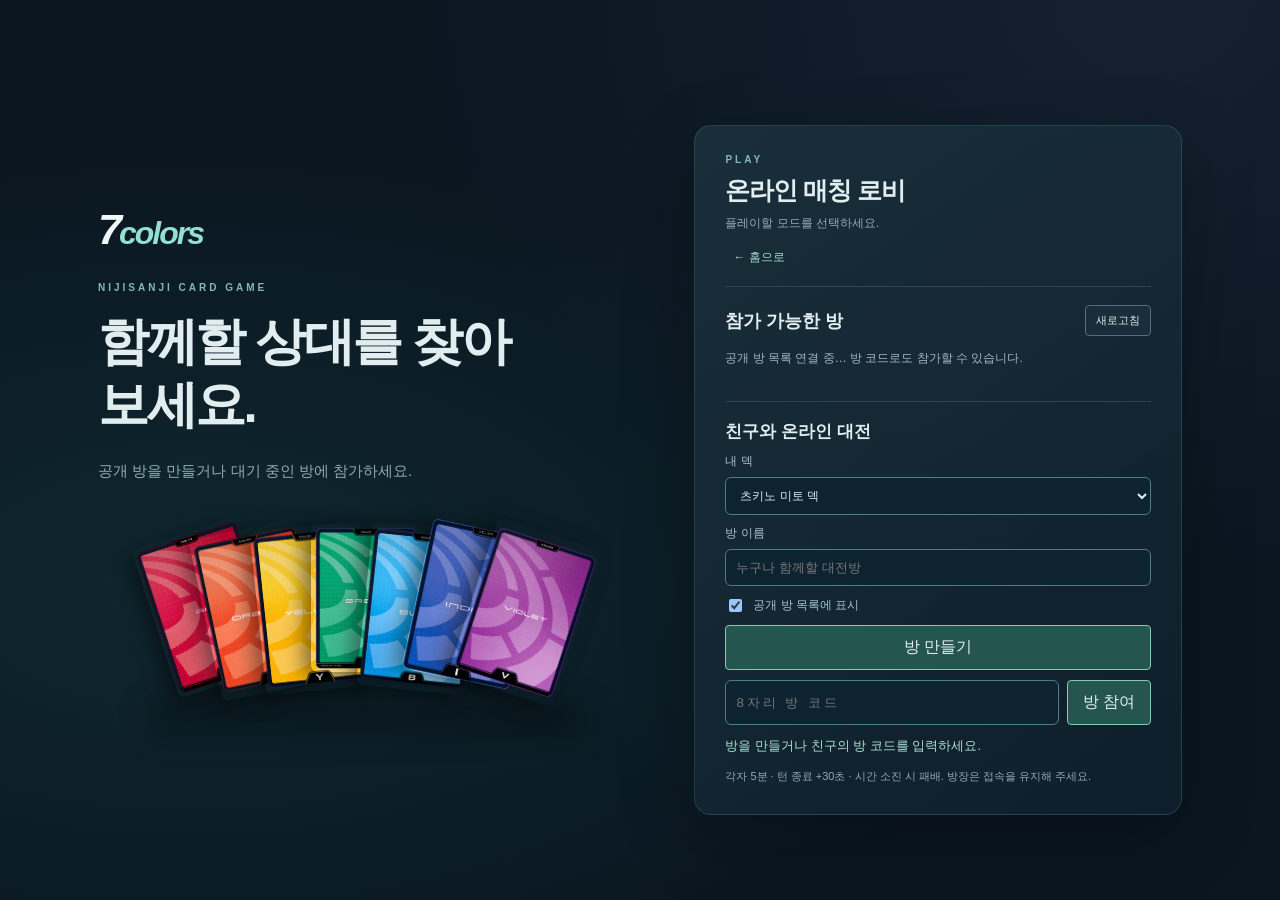
==== lobby.html @ acdf20e2 "Add online player clocks and discoverable public matchmaking lobby" ====
<!doctype html>
<html lang="ko"><head><meta charset="utf-8"><meta name="viewport" content="width=device-width,initial-scale=1"><title>7colors · 온라인 로비</title><link rel="stylesheet" href="style.css?v=action-ui-2"><link rel="stylesheet" href="online.css?v=online-2"></head><body data-route="matching" data-screen="lobby"><section id="lobby" class="lobby" aria-label="게임 로비"><div class="lobby-shell"><div class="lobby-intro"><a class="lobby-brand" href="./">7<span>colors</span></a><span class="lobby-kicker">NIJISANJI CARD GAME</span><h1>일곱 가지 색,<br>하나의 승리.</h1><p class="lobby-description">라이버와 함께 필드를 펼치고<br>컬러 콜로 무지개를 완성하세요.</p><div class="lobby-fan" aria-hidden="true"><img src="output/color-cards/color-R.png" alt="" style="--i:0"><img src="output/color-cards/color-O.png" alt="" style="--i:1"><img src="output/color-cards/color-Y.png" alt="" style="--i:2"><img src="output/color-cards/color-G.png" alt="" style="--i:3"><img src="output/color-cards/color-B.png" alt="" style="--i:4"><img src="output/color-cards/color-I.png" alt="" style="--i:5"><img src="output/color-cards/color-V.png" alt="" style="--i:6"></div><div class="lobby-caption"><span>50장 덱</span><span>7색 컬러</span><span>턴제 카드 배틀</span></div></div><div class="lobby-panel"><div class="lobby-panel-heading"><span class="lobby-kicker">PLAY</span><h2>대전 준비</h2><p>플레이할 모드를 선택하세요.</p></div><div class="lobby-modes" role="group" aria-label="대전 모드"><button type="button" data-mode="ai" aria-pressed="true"><strong>AI 대전</strong><span>중급 AI와 겨루기</span></button><button type="button" data-mode="local" aria-pressed="false"><strong>로컬 2인</strong><span>한 화면에서 함께 플레이</span></button></div><div class="lobby-deck-selectors"><label>내 덱<select id="lobby-deck-player"><option value="mito">츠키노 미토 덱</option><option value="kuzuha">쿠즈하 스타터</option><option value="sasaki">사사키 사쿠 덱</option><option value="kagami">카가미 하야토 덱</option></select></label><label>상대 덱<select id="lobby-deck-opponent"><option value="kuzuha">쿠즈하 스타터</option><option value="sasaki">사사키 사쿠 덱</option><option value="mito">츠키노 미토 덱</option><option value="kagami">카가미 하야토 덱</option></select></label></div><div class="lobby-deck"><img id="lobby-deck-image" src="output/cards/NJ-SD01/NJ-SD01-001.png" alt="츠키노 미토 덱"><div><span>준비된 덱</span><strong id="lobby-deck-name">츠키노 미토 덱</strong><p>메인 덱 50장 · 컬러 7장 · 채널 1장</p></div><button type="button" id="lobby-card-list" class="lobby-deck-ready">카드 목록</button></div><div class="lobby-dice-header"><h3>선후공 결정</h3><span>6면 주사위</span></div><div class="lobby-dice"><div class="dice-player"><span id="lobby-player-name">나</span><div id="die-player" class="lobby-die" data-value="0" role="img" aria-label="주사위 굴리기 전"><span class="die-placeholder">?</span><i class="die-pip" aria-hidden="true"></i><i class="die-pip" aria-hidden="true"></i><i class="die-pip" aria-hidden="true"></i><i class="die-pip" aria-hidden="true"></i><i class="die-pip" aria-hidden="true"></i><i class="die-pip" aria-hidden="true"></i><i class="die-pip" aria-hidden="true"></i><i class="die-pip" aria-hidden="true"></i><i class="die-pip" aria-hidden="true"></i></div><span id="order-player" class="dice-order">선후공 미정</span></div><span class="dice-versus">VS</span><div class="dice-player"><span id="lobby-opponent-name">중급 AI</span><div id="die-opponent" class="lobby-die" data-value="0" role="img" aria-label="주사위 굴리기 전"><span class="die-placeholder">?</span><i class="die-pip" aria-hidden="true"></i><i class="die-pip" aria-hidden="true"></i><i class="die-pip" aria-hidden="true"></i><i class="die-pip" aria-hidden="true"></i><i class="die-pip" aria-hidden="true"></i><i class="die-pip" aria-hidden="true"></i><i class="die-pip" aria-hidden="true"></i><i class="die-pip" aria-hidden="true"></i><i class="die-pip" aria-hidden="true"></i></div><span id="order-opponent" class="dice-order">선후공 미정</span></div></div><p id="lobby-roll-status" class="lobby-roll-status" role="status" aria-live="polite">주사위로 선후공을 정하세요.</p><p id="lobby-roll-hint" class="lobby-roll-hint">높은 숫자가 선공 · 같은 숫자면 다시 굴립니다.</p><div class="lobby-actions"><button type="button" id="lobby-roll" class="lobby-primary">다이스 굴리기</button><button type="button" id="lobby-start" class="lobby-primary lobby-start" hidden disabled>대전 시작 →</button></div></div></div></section>
<dialog id="deck-catalog" class="deck-catalog"><div class="trash-dialog-heading"><h2 id="deck-catalog-title">카드 목록</h2><button type="button" id="deck-catalog-close">닫기</button></div><p>카드를 누르면 수치와 효과를 확인할 수 있습니다. 메인 덱 수량은 시뮬레이션으로 선정한 개선 구성입니다.</p><div id="deck-catalog-cards" class="deck-catalog-cards"></div></dialog><dialog id="deck-card-detail" class="deck-card-detail"><div class="trash-dialog-heading"><h2 id="deck-detail-title">카드 정보</h2><button type="button" id="deck-detail-close">닫기</button></div><img id="deck-detail-image" alt="카드 확대"><p id="deck-detail-text"></p></dialog><header inert aria-hidden="true"><a class="brand" href="./">7<span>colors</span></a><span class="match-label">로컬 대전</span><a class="matching-link" href="lobby.html">매칭 로비</a><div class="ai-controls"><span id="ai-status" aria-live="polite">내 턴 · 중급 AI</span><button id="ai-help" type="button" aria-pressed="false" aria-controls="ai-advice">AI 도움 OFF</button><button id="ai-pause" type="button">AI 일시정지</button><button id="ai-restart" type="button">로비</button></div><details class="game-menu"><summary>메뉴</summary><div class="menu-content"><h2>대전 설정</h2><p>로비에서 중급 AI 또는 로컬 2인 모드를 선택하세요. 선후공은 다이스로 정하며, 엔드에서 턴을 종료하면 상대에게 넘어갑니다.</p><p>필드 라이버는 최대 5장입니다. 동률 배틀은 방어자만 트래시로 보냅니다. 덱 소진 시 자기 니지 카드가 적은 쪽이 승리하며, 동수면 소진된 쪽이 패배합니다.</p><p>50장 시뮬레이션 개선 덱 · 카드 효과 자동 처리</p><p>카드를 드래그해 배치하고, 더블클릭해 확대합니다. 메인 페이즈에 필드로 내리면 레벨 비용을 선택합니다.</p><a href="docs/rules-update-ko.txt" download>현재 적용 규칙 보기 ↗</a><br><a href="docs/kuzuha-optimization-ko.md" download>쿠즈하 재최적화·승률 보기 ↗</a><br><a href="docs/kagami-hayato-deck-ko.md" download>카가미 덱 구성·최적화 결과 ↗</a><br><a href="docs/starter-optimization-ko.md" download>덱 개선 결과·승률 보기 ↗</a><br><a href="docs/deck-list-ko.txt" download>50장 덱 구성 보기 ↗</a><br><a href="docs/nijisanji-7colors-rules-ko.txt" download>규칙 요약 다운로드 ↗</a></div></details></header>
<aside inert aria-hidden="true" id="card-inspector" class="card-inspector" aria-label="카드 정보"><div class="inspector-heading">카드 정보</div><section id="ai-advice" class="ai-advice" aria-label="AI 추천 행동" aria-live="polite" hidden></section><div id="card-inspector-content" class="inspector-content"><div class="inspector-empty"><span>7colors</span><p>카드를 가리키면<br>여기에서 정보를 확인할 수 있습니다.</p></div></div></aside>
<main inert aria-hidden="true"><section class="player-board opponent-board" data-player="opponent" aria-label="상대의 플레이 영역">
 <div class="board-heading"><div class="player-info"><span class="player-mark">02</span><h2>상대</h2><span data-ui="turnCount"></span></div>
 <details class="board-menu"><summary>상대 설정</summary><div class="menu-content"><label>플레이 순서 <select data-ui="role"><option value="first" >선공</option><option value="second" selected>후공</option></select></label><button data-ui="mulligan">다시 뽑기 (1회)</button><button data-ui="toggleHand" aria-pressed="false">상대 손패 보기</button><button data-ui="reset">필드 초기화 ↺</button><p data-ui="ruleMessage" role="status" aria-live="polite"></p></div></details></div>
 <p data-ui="notice" class="game-notice" role="status" aria-live="polite" hidden></p>
 <div class="player-layout"><div class="table-wrap"><div class="table" data-ui="table">
 <div class="color-line" data-ui="colors" aria-label="컬러 라인"><span class="zone-label">컬러 라인</span></div>
 <section class="channel zone" data-zone="channel"><h3>채널</h3><span data-ui="channelUnderCount" class="channel-under-count" hidden></span><img src="output/cards/NJ-SD02/NJ-SD02-001.png" alt="쿠즈하 채널 카드" tabindex="0"><button type="button" data-ui="activateChannel" class="main-effect-button" hidden>기동 메인</button></section>
 <div class="play-center"><section class="field zone" data-zone="field"><h3>필드</h3><div class="field-cards"></div></section><section class="set zone" data-zone="set"><h3>세트</h3></section><section class="stage zone" data-zone="stage"><h3>스테이지</h3><button type="button" data-ui="activateStage" class="main-effect-button" hidden>기동 메인</button></section></div>
 <button class="deck card-back" data-ui="deck" aria-label="덱에서 카드 뽑기"><span>7<span class="deck-colors">colors</span></span><b data-ui="deckCount">50</b></button>
 <span class="deck-label">덱</span><div class="trash-area"><span class="trash-title">트래시</span><section class="log zone" data-zone="log" aria-label="최근 트래시 카드"></section><span data-ui="trashCount" class="trash-count" aria-live="polite">0장</span><button type="button" data-ui="openTrash" class="trash-open">트래시 보기</button></div>
 <div class="niji-area" data-ui="niji" aria-label="니지 에리어"></div><span class="niji-label">니지 에리어</span>
 </div></div><footer><span data-ui="phaseAction" class="phase-action" role="status"></span><div class="phase-track" aria-label="현재 페이즈"><button data-phase="0">스타트</button><button data-phase="1">메인</button><button data-phase="2">액션</button><button data-phase="3">세트</button><button data-phase="4">엔드</button></div><b data-ui="phaseLabel" class="sr-only"></b><button data-ui="skip" class="skip-phase">스킵 →</button><button data-ui="next" class="next-phase">다음 페이즈 →</button></footer>
 <section class="hand-panel" aria-label="상대의 손패"><div class="hand-title">상대 패<span data-ui="handCount">0</span></div><div data-ui="hand" class="concealed"></div><p data-ui="empty">패 없음</p></section></div>
 <dialog data-ui="trashDialog" class="trash-dialog" aria-label="트래시 전체 보기"><div class="trash-dialog-heading"><h2 data-ui="trashTitle">트래시</h2><button type="button" data-ui="closeTrash">닫기</button></div><p>최근 카드부터 표시합니다. 카드를 가리키면 정보를 확인할 수 있습니다.</p><div data-ui="trashCards" class="trash-cards"></div></dialog><dialog data-ui="viewer"><button data-ui="closeViewer" aria-label="닫기">×</button><img alt="카드 확대"></dialog><dialog data-ui="paymentDialog" aria-label="카드 비용 선택"><h2 data-ui="paymentTitle"></h2><p>트래시로 보낼 손패 또는 필드 캐릭터를 선택하세요. 내리는 카드 자체와 채널·세트·스테이지는 비용으로 선택할 수 없습니다.</p><div data-ui="paymentCards"></div><p data-ui="paymentCount" role="status" aria-live="polite"></p><div class="payment-actions"><button data-ui="cancelPayment">취소</button><button data-ui="confirmPayment" disabled>비용 지불 후 필드에 내리기</button></div></dialog></section><div class="battle-divider" aria-hidden="true"><span>7 COLORS</span></div><section class="player-board my-board" data-player="player" aria-label="나의 플레이 영역">
 <div class="board-heading"><div class="player-info"><span class="player-mark">01</span><h2>나</h2><span data-ui="turnCount"></span></div>
 <details class="board-menu"><summary>나 설정</summary><div class="menu-content"><label>플레이 순서 <select data-ui="role"><option value="first" selected>선공</option><option value="second" >후공</option></select></label><button data-ui="mulligan">다시 뽑기 (1회)</button><button data-ui="reset">필드 초기화 ↺</button><p data-ui="ruleMessage" role="status" aria-live="polite"></p></div></details></div>
 <p data-ui="notice" class="game-notice" role="status" aria-live="polite" hidden></p>
 <div class="player-layout"><div class="table-wrap"><div class="table" data-ui="table">
 <div class="color-line" data-ui="colors" aria-label="컬러 라인"><span class="zone-label">컬러 라인</span></div>
 <section class="channel zone" data-zone="channel"><h3>채널</h3><span data-ui="channelUnderCount" class="channel-under-count" hidden></span><img src="output/cards/NJ-SD02/NJ-SD02-001.png" alt="쿠즈하 채널 카드" tabindex="0"><button type="button" data-ui="activateChannel" class="main-effect-button" hidden>기동 메인</button></section>
 <div class="play-center"><section class="field zone" data-zone="field"><h3>필드</h3><div class="field-cards"></div></section><section class="set zone" data-zone="set"><h3>세트</h3></section><section class="stage zone" data-zone="stage"><h3>스테이지</h3><button type="button" data-ui="activateStage" class="main-effect-button" hidden>기동 메인</button></section></div>
 <button class="deck card-back" data-ui="deck" aria-label="덱에서 카드 뽑기"><span>7<span class="deck-colors">colors</span></span><b data-ui="deckCount">50</b></button>
 <span class="deck-label">덱</span><div class="trash-area"><span class="trash-title">트래시</span><section class="log zone" data-zone="log" aria-label="최근 트래시 카드"></section><span data-ui="trashCount" class="trash-count" aria-live="polite">0장</span><button type="button" data-ui="openTrash" class="trash-open">트래시 보기</button></div>
 <div class="niji-area" data-ui="niji" aria-label="니지 에리어"></div><span class="niji-label">니지 에리어</span>
 </div></div><footer><span data-ui="phaseAction" class="phase-action" role="status"></span><div class="phase-track" aria-label="현재 페이즈"><button data-phase="0">스타트</button><button data-phase="1">메인</button><button data-phase="2">액션</button><button data-phase="3">세트</button><button data-phase="4">엔드</button></div><b data-ui="phaseLabel" class="sr-only"></b><button data-ui="skip" class="skip-phase">스킵 →</button><button data-ui="next" class="next-phase">다음 페이즈 →</button></footer>
 <section class="hand-panel" aria-label="나의 손패"><div class="hand-title">손패<span data-ui="handCount">0</span></div><div data-ui="hand" ></div><p data-ui="empty">패 없음</p></section></div>
 <dialog data-ui="trashDialog" class="trash-dialog" aria-label="트래시 전체 보기"><div class="trash-dialog-heading"><h2 data-ui="trashTitle">트래시</h2><button type="button" data-ui="closeTrash">닫기</button></div><p>최근 카드부터 표시합니다. 카드를 가리키면 정보를 확인할 수 있습니다.</p><div data-ui="trashCards" class="trash-cards"></div></dialog><dialog data-ui="viewer"><button data-ui="closeViewer" aria-label="닫기">×</button><img alt="카드 확대"></dialog><dialog data-ui="paymentDialog" aria-label="카드 비용 선택"><h2 data-ui="paymentTitle"></h2><p>트래시로 보낼 손패 또는 필드 캐릭터를 선택하세요. 내리는 카드 자체와 채널·세트·스테이지는 비용으로 선택할 수 없습니다.</p><div data-ui="paymentCards"></div><p data-ui="paymentCount" role="status" aria-live="polite"></p><div class="payment-actions"><button data-ui="cancelPayment">취소</button><button data-ui="confirmPayment" disabled>비용 지불 후 필드에 내리기</button></div></dialog></section></main><script src="kagami-cards.js?v=action-ui-2"></script><script src="sasaki-cards.js?v=action-ui-2"></script><script src="mito-cards.js?v=action-ui-2"></script><script src="card-levels.js?v=action-ui-2"></script><script src="deck-list.js?v=action-ui-2"></script><script src="rules.js"></script><script src="card-info.js?v=action-ui-2"></script><script src="card-effects.js?v=action-ui-2"></script><script src="action-phase.js?v=action-ui-2"></script><script src="app.js?v=action-ui-2"></script><script src="ai-strategy.js?v=action-ui-2"></script><script src="lobby.js?v=action-ui-2"></script><script src="ai-advisor.js?v=action-ui-2"></script><script src="ai-match.js?v=action-ui-2"></script><script src="card-tooltip.js?v=action-ui-2"></script><script src="vendor/peerjs-1.5.5.min.js"></script><script src="online-engine.js?v=online-2"></script><script src="online-room.js?v=online-2"></script><script src="public-lobby.js?v=online-2"></script><script src="online-client.js?v=online-2"></script></body></html>
---- style.css ----
*{box-sizing:border-box}
 :root{color-scheme:dark;--ink:#dbe8ef;--muted:#748d9c;--line:#8fbdcc28;--accent:#7fd8cc}
html,body{margin:0;width:100%;height:100%;overflow:hidden}
body{font-family:Arial,"Malgun Gothic",sans-serif;background:#0b1721;color:var(--ink);display:grid;grid-template-rows:40px minmax(0,1fr);height:100dvh}
button,select,summary{font:inherit}
button,select{color:inherit;border:1px solid #536e7d;background:#192d3b;border-radius:4px}
button,summary{cursor:pointer}
button:disabled{opacity:.35;cursor:default}
button:hover:enabled{border-color:var(--accent);background:#254653}
button:focus-visible,summary:focus-visible,a:focus-visible,select:focus-visible{outline:2px solid var(--accent);outline-offset:3px}
header{display:flex;align-items:center;gap:16px;padding:0 20px;background:#0b151f;border-bottom:1px solid var(--line);z-index:5}
.brand{color:#e4f0f5;font-size:23px;font-weight:800;text-decoration:none;letter-spacing:-1px}
.brand span{color:var(--accent);font-size:18px}
.match-label{font-size:11px;color:var(--muted);border-left:1px solid var(--line);padding-left:16px}
.game-menu{margin-left:auto}
summary{list-style:none;font-size:11px;padding:6px 12px;border:1px solid var(--line);border-radius:3px}
summary::-webkit-details-marker{display:none}
details[open]>summary{border-color:var(--accent);color:var(--accent)}
.menu-content{position:absolute;right:12px;z-index:20;width:300px;padding:18px;background:#142633;border:1px solid #4c6d7c;box-shadow:0 12px 36px #0009;border-radius:6px;font-size:12px;line-height:1.7}
.menu-content h2{font-size:15px;margin:0 0 8px}
.menu-content p{color:#a4bbc7;font-size:12px;line-height:1.7}
.menu-content a{color:var(--accent)}
.menu-content label{display:flex;justify-content:space-between;align-items:center;margin-bottom:12px}
.menu-content button{display:block;width:100%;margin:8px 0;padding:8px}
.menu-content select{padding:5px}
main{display:grid;grid-template-rows:minmax(0,1fr) 14px minmax(0,1.35fr);padding:6px 18px 0;min-height:0;background:radial-gradient(ellipse at 50% 45%,#20404c55,transparent 70%)}
.player-board{display:grid;grid-template-rows:29px minmax(0,1fr);min-height:0;min-width:0}
.board-heading{display:flex;align-items:center;justify-content:space-between}
.player-info{display:flex;align-items:center;gap:10px}
.player-info h2{margin:0;font-size:12px;font-weight:600}
.player-mark{font-size:10px;color:var(--accent);border:1px solid #7fd8cc50;padding:2px 5px}
.opponent-board .player-mark{color:#ddbac2;border-color:#ddbac250}
[data-ui="turnCount"]{font-size:10px;color:var(--muted)}
.board-menu{position:relative}
.board-menu summary{border:0;color:var(--muted);padding:4px 8px}
.board-menu .menu-content{right:0}
.my-board .board-menu .menu-content{bottom:28px}
.player-layout{display:grid;grid-template-rows:minmax(0,1fr) 32px 142px;min-height:0;min-width:0}
.opponent-board .player-layout{grid-template-rows:34px minmax(0,1fr) 32px}
.table-wrap{min-height:0;min-width:0}
.table{height:100%;width:100%;display:grid;grid-template-columns:clamp(110px,16vw,210px) 168px minmax(0,1fr) 82px 82px minmax(0,.2fr) 100px;grid-template-rows:minmax(0,1fr) minmax(0,.8fr) minmax(0,.9fr);gap:8px 12px;padding:10px 14px;border:1px solid var(--line);border-radius:5px;background:linear-gradient(125deg,#16313b40,#14263270);position:relative;min-height:0}
.zone{position:relative;min-height:0;min-width:0;border:1px solid #7797a339;border-radius:4px;display:flex;align-items:center;justify-content:center;background:#0c1c2633}
.zone h3,.zone-label,.deck-label,.niji-label{font-size:10px;font-weight:400;letter-spacing:1px;color:#78929f;margin:0;pointer-events:none}
.zone h3{position:absolute;left:8px;top:6px;z-index:1}
.field{grid-column:3/7;grid-row:1;width:33.3333%;justify-self:center;border-style:dashed;background:#0b1a2420}
.field h3{left:50%;top:50%;transform:translate(-50%,-50%);font-size:14px;letter-spacing:6px;opacity:.5}
.field-cards{height:100%;width:100%;display:flex;gap:10px;align-items:center;justify-content:center;padding:5px 10px;overflow-x:auto;z-index:2}
.field-cards img{height:100%;min-width:0;max-width:130px;object-fit:contain;flex-shrink:0}
.set{grid-column:4;grid-row:2}
.channel{grid-column:2;grid-row:1/3;align-self:start;height:100%;max-height:160px;padding:18px 6px 6px}
.stage{grid-column:5;grid-row:2}
.channel img{width:100%;height:100%;min-height:0;max-width:100%;object-fit:contain;z-index:2}
.channel h3{left:4px;top:4px;font-size:9px}
.color-line{--color-card-height:clamp(60px,10vh,100px);grid-column:1;grid-row:1/4;position:relative;display:grid;grid-template-rows:repeat(6,minmax(0,1fr)) var(--color-card-height);gap:0;padding-top:14px;min-height:0;border-right:1px solid var(--line);padding-right:10px;isolation:isolate}
.zone-label{position:absolute;top:0;left:0;font-size:9px}
.color-card{height:var(--color-card-height);width:auto;max-width:100%;min-height:0;aspect-ratio:7/5;justify-self:center;position:relative;border:0;border-radius:3px;margin:0;background:none}
.color-card img{position:absolute;left:50%;top:50%;width:71.4286%;height:140%;object-fit:contain;transform:translate(-50%,-50%) rotate(90deg);pointer-events:none}
.niji-area{grid-column:2/8;grid-row:3;display:flex;align-self:stretch;align-items:center;justify-content:center;gap:8px;min-height:0;padding-bottom:13px}
.niji-slot{height:100%;width:auto;aspect-ratio:1;flex:0 0 auto;min-width:0;display:flex;align-items:flex-end;justify-content:center;padding-bottom:5px;border:1px solid color-mix(in srgb,var(--color),#96b7c5 40%);background:linear-gradient(to bottom,#c8dde512,var(--color));color:#eaf2f5;font-size:12px;font-weight:700;border-radius:4px}
.niji-label{position:absolute;left:calc(clamp(110px,16vw,210px) + 26px);right:14px;text-align:center;bottom:7px;font-size:8px;letter-spacing:3px}
.deck{grid-column:7;grid-row:1;justify-self:center;align-self:center;position:relative;width:51px;height:72px;max-height:90%;background:repeating-linear-gradient(45deg,#243c4c 0 2px,#1a2c3c 2px 7px);border:2px solid #8499a3;box-shadow:3px 3px 0 #1b2d38,4px 4px 0 #647f8c;font-size:15px;font-style:italic;font-weight:800}
.deck-colors{display:block;font-size:9px}
.deck b{position:absolute;right:-21px;bottom:-2px;color:#dcebf0;font-size:21px;font-style:normal;background:#11232e;border-radius:4px;padding:1px 3px}
.deck-label{position:absolute;right:84px;top:12px;font-size:9px}
.trash-area{grid-column:7;grid-row:2/4;position:relative;display:grid;grid-template-rows:minmax(0,1fr) 14px 22px;gap:3px;min-height:0;padding-bottom:2px}
.trash-title{position:absolute;top:3px;left:5px;z-index:1;font-size:9px;color:#78929f;pointer-events:none}
.log{overflow:hidden;border-style:dashed;width:100%;height:100%;padding:12px 3px 2px}
.log>img{display:none;height:100%;width:100%;max-width:100%;object-fit:contain;margin:0;transform:none}
.log>img:last-of-type{display:block}
.log[data-count="0"]:after{content:"비어 있음";font-size:9px;color:#65808f}
.trash-count{text-align:center;font-size:10px;color:#bed4df;line-height:14px}
.trash-open{padding:2px;font-size:10px;white-space:nowrap}
.placed{height:90%;max-width:95%;object-fit:contain;cursor:grab}
.rested{transform:rotate(90deg)}
.set-hidden{content:url("output/card-back.svg")}
.set-hidden[data-owner="player"]{content:normal;outline:1px solid #84d3c7;outline-offset:2px}
.zone.drag-over,[data-ui="hand"].drag-over{outline:2px solid var(--accent);background:#62d5c429}
footer{display:flex;align-items:center;justify-content:flex-end;gap:14px;min-width:0}
.phase-track{display:flex;align-items:center;gap:8px}
.phase-track button{border:0;background:none;font-size:10px;padding:3px 5px;color:#698491}
.phase-track button.active{color:var(--accent);opacity:1;border-bottom:2px solid var(--accent);border-radius:0}
.phase-track button:disabled{opacity:.65}
.next-phase{font-size:11px;min-width:120px;padding:4px 10px;background:#284b53;border-color:#71b5af60}
.hand-panel{display:grid;position:relative;grid-template-columns:62px minmax(0,1fr);gap:16px;align-items:center;min-height:0;border-top:1px solid var(--line);padding:8px 16px;background:#09151f66;margin:0 -18px}
.hand-title{font-size:10px;color:var(--muted);text-align:center}
.hand-title span{display:block;font-size:27px;color:#c9dde5;font-weight:600;margin-top:4px}
[data-ui="hand"]{height:100%;min-height:0;display:flex;align-items:center;gap:8px;overflow-x:auto;padding:0 5px;min-width:0}
[data-ui="hand"] img{height:100%;max-width:calc((100% - 12px) / min(var(--hand-count),10));object-fit:contain;cursor:grab;border-radius:5px;transition:transform .15s;flex-shrink:0}
[data-ui="hand"] img:hover{transform:translateY(-4px)}
.opponent-board .hand-panel{grid-row:1;grid-template-columns:62px minmax(0,1fr);border:0;background:none;margin:0;padding:1px 0 4px;gap:16px}
.opponent-board .hand-title{font-size:9px;display:flex;align-items:center;gap:8px;justify-content:center}
.opponent-board .hand-title span{font-size:14px;margin:0}
.opponent-board [data-ui="hand"]{justify-content:center;gap:4px}
.opponent-board [data-ui="hand"] img{border-radius:2px}
.concealed img{content:url("output/card-back.svg")}
.concealed img:hover{cursor:default;transform:none}
[data-ui="empty"]{position:absolute;left:100px;font-size:11px;color:var(--muted);pointer-events:none}
.battle-divider{display:flex;align-items:center;gap:16px;color:#587784;font-size:7px;letter-spacing:3px}
.battle-divider:before,.battle-divider:after{content:"";flex:1;height:1px;background:linear-gradient(90deg,transparent,#7295a34d,transparent)}
.sr-only{position:absolute;width:1px;height:1px;padding:0;margin:-1px;overflow:hidden;clip:rect(0,0,0,0);white-space:nowrap;border:0}
dialog{color:var(--ink);background:#142633;border:1px solid #5a7b8a;border-radius:8px;padding:24px;max-width:94vw;max-height:94dvh}
dialog::backdrop{background:#020910d9}
dialog img{display:block;max-height:82dvh;max-width:85vw}
[data-ui="closeViewer"]{position:absolute;right:4px;top:0;font-size:24px;border:0;background:none}
[data-ui="paymentDialog"]{width:min(850px,94vw)}
[data-ui="paymentDialog"] h2{font-size:18px}
[data-ui="paymentDialog"] p{font-size:13px;color:#a5bdc9;line-height:1.6}
[data-ui="paymentCards"]{display:flex;gap:10px;flex-wrap:wrap}
.payment-choice{padding:4px;border:2px solid transparent}
.payment-choice.selected{border-color:var(--accent);background:#305651}
.payment-choice img{height:145px}
.payment-source{display:block;padding:6px 3px;font-size:12px;color:#a8d7ce}
.payment-actions{display:flex;justify-content:flex-end;gap:10px}
.payment-actions button{padding:10px}

@media(min-height:950px){.player-layout{grid-template-rows:minmax(0,1fr) 36px 175px}
.opponent-board .player-layout{grid-template-rows:40px minmax(0,1fr) 36px}
}

@media(max-width:850px){main{padding:4px 8px 0}
.table{grid-template-columns:100px 126px minmax(0,1fr) 65px 65px minmax(0,.2fr) 68px;gap:6px;padding:8px}
.niji-area{gap:6px}
.niji-slot{font-size:10px}
.niji-label{left:114px;right:8px;bottom:6px}
.deck-label{right:52px}
.hand-panel{margin:0 -8px;padding-left:8px;padding-right:8px;gap:4px}
.phase-track{gap:2px}
.phase-track button{font-size:9px}
.next-phase{font-size:10px;min-width:110px}
.menu-content{max-width:calc(100vw - 24px)}
}

@media(max-height:700px){body{grid-template-rows:32px minmax(0,1fr)}
.player-board{grid-template-rows:24px minmax(0,1fr)}
.player-layout{grid-template-rows:minmax(0,1fr) 28px 92px}
.opponent-board .player-layout{grid-template-rows:25px minmax(0,1fr) 28px}
.table{gap:5px;padding:6px 10px}
.deck{height:50px;width:36px;font-size:12px}
.deck b{font-size:17px}
.deck-label{top:7px}
.niji-slot{font-size:9px;padding-bottom:2px}
.niji-area{padding-bottom:13px}
.niji-label{bottom:6px}
.hand-title span{font-size:22px}
}

@media(max-width:520px){header{padding:0 10px}
.table{grid-template-columns:64px 82px minmax(0,1fr) 45px 45px minmax(0,.2fr) 44px;gap:4px;padding:6px}
.deck{width:29px;height:43px}
.deck b{right:-12px;font-size:14px}
.deck-label{display:none}
.deck-colors{font-size:7px}
.color-line{--color-card-height:42px;gap:0;padding-right:4px}
.zone-label,.zone h3,.niji-label{font-size:8px;letter-spacing:0}
.niji-area{gap:4px}
.niji-slot{font-size:9px}.niji-label{left:74px;letter-spacing:1px}
.field-cards{gap:4px;padding:3px}
.phase-track button{padding:3px 2px;font-size:8px}
footer{gap:5px}
.next-phase{min-width:98px;padding:4px;font-size:9px}
.hand-panel{grid-template-columns:38px minmax(0,1fr)}
[data-ui="hand"]{gap:3px}
[data-ui="hand"] img{max-width:calc((100% - 4px) / min(var(--hand-count),6))}
[data-ui="turnCount"]{font-size:9px}
.player-info{gap:5px}
.opponent-board .hand-panel{grid-template-columns:50px minmax(0,1fr)}
.opponent-board .hand-title{font-size:8px;gap:4px}
}


.game-notice{position:fixed;z-index:30;left:50%;bottom:155px;transform:translateX(-50%);max-width:min(560px,90vw);padding:12px 18px;margin:0;border:1px solid #719b9c;background:#19333f;box-shadow:0 6px 24px #0008;border-radius:5px;font-size:12px;line-height:1.6;pointer-events:none}
.game-notice[hidden]{display:none}


/* This floating card inspector never occupies or intercepts the play area. */
.card-tooltip{position:fixed;inset:auto;margin:0;width:340px;max-width:calc(100vw - 20px);max-height:calc(100dvh - 20px);padding:17px 18px;border:1px solid #739ba4;border-radius:8px;background:#10232ff7;color:#e1edf2;box-shadow:0 12px 40px #0009;pointer-events:none;z-index:100;overflow:hidden;font-size:12px;line-height:1.65}
.card-tooltip[hidden]{display:none}
.card-tooltip h2{margin:0;font-size:16px;color:#f0fafb;line-height:1.4}
.card-tooltip small{display:block;margin:3px 0 13px;color:#88a5b4;font-size:10px;letter-spacing:.5px}
.card-tooltip dl{margin:0}
.card-tooltip dt{color:#8ea9b7;font-size:10px}
.card-tooltip dd{margin:0}
.tooltip-stats{display:grid;grid-template-columns:1fr 1fr;gap:10px;padding:10px 12px;border:1px solid #7295a335;border-radius:5px;background:#25425155}
.tooltip-stats dd{font-size:22px;line-height:1.3;font-weight:700;color:#b0ede3;font-variant-numeric:tabular-nums}
.tooltip-details>div{margin-top:12px}
.tooltip-details dt{margin-bottom:5px}
.tooltip-details dd{white-space:pre-line}
.tooltip-color{display:inline-flex;align-items:center;gap:5px;margin:0 6px 3px 0;color:#d8e7ed;font-size:11px}
.tooltip-color:before{content:"";display:block;width:9px;height:9px;border-radius:50%;background:var(--chip-color);box-shadow:0 0 0 1px #ffffff28}
[data-ui="hand"] img:focus-visible,.channel img:focus-visible{outline:2px solid var(--accent);outline-offset:-2px}

.color-card{padding:0;cursor:default}.color-card:hover:enabled{background:none;border:0;filter:brightness(1.12)}.color-card:focus-visible{outline:2px solid var(--accent);outline-offset:2px}

.color-card:hover,.color-card:focus-visible{z-index:8;filter:brightness(1.1);box-shadow:0 3px 12px #0009}

/* A persistent inspection rail, separate from the shared play space. */
body{grid-template-columns:clamp(230px,23vw,330px) minmax(0,1fr);grid-template-rows:40px minmax(0,1fr)}
header{grid-column:1/-1;grid-row:1}
main{grid-column:2;grid-row:2;min-width:0}
.card-inspector{grid-column:1;grid-row:2;min-height:0;min-width:0;overflow-y:auto;border-right:1px solid #7995a63a;background:#0c1b27}
.inspector-heading{padding:14px 16px;border-bottom:1px solid var(--line);font-size:11px;color:#91aebb;letter-spacing:2px}
.inspector-content{padding:14px 16px 24px;font-size:12px;line-height:1.75}
.inspector-card-image{display:block;width:100%;height:auto;max-height:36dvh;object-fit:contain;margin:0 auto 15px;border-radius:6px}
.inspector-content h2{font-size:19px;line-height:1.4;margin:0 0 3px;color:#e7f3f5}
.inspector-content small{display:block;color:#7897a7;font-size:10px;margin-bottom:14px}
.inspector-content dl{margin:0}
.inspector-content dt{font-size:10px;color:#8da6b4}
.inspector-content dd{margin:0}
.inspector-content .tooltip-details>div{margin-top:16px}
.inspector-content .tooltip-details>div:last-child{padding-top:13px;border-top:1px solid var(--line)}
.inspector-empty{min-height:280px;display:flex;flex-direction:column;align-items:center;justify-content:center;border:1px dashed #688a9b35;border-radius:7px;text-align:center;color:#718f9e}
.inspector-empty span{font-size:27px;font-style:italic;color:#8db5be70}
.inspector-empty p{font-size:12px;line-height:1.9}
.table{grid-template-columns:clamp(80px,8vw,120px) 140px minmax(0,1fr) 68px 68px minmax(0,.2fr) 74px;gap:8px}
.field{width:min(100%,260px);justify-self:start}
.set{grid-column:3;justify-self:start;width:68px}
.stage{grid-column:4}
.niji-label{left:calc(clamp(80px,8vw,120px) + 22px)}
@media(max-width:1100px){body{grid-template-columns:230px minmax(0,1fr)}main{padding-left:8px;padding-right:8px}.table{grid-template-columns:80px 110px minmax(0,1fr) 56px 56px minmax(0,.2fr) 56px;gap:6px;padding:8px}.set{width:56px}.hand-panel{margin-left:-8px;margin-right:-8px}.niji-label{left:94px}}
@media(max-width:760px){body{grid-template-columns:180px minmax(0,1fr)}.inspector-content{padding:10px}.inspector-content h2{font-size:16px}.table{grid-template-columns:54px 78px minmax(0,1fr) 38px 38px minmax(0,.2fr) 40px;gap:4px;padding:6px}.set{width:38px}.color-line{--color-card-height:36px;padding-right:4px}.niji-label{left:64px}.phase-track{gap:0}.phase-track button{font-size:8px;padding:2px}footer{gap:4px}.next-phase{min-width:85px;font-size:8px}}
@media(max-width:520px){body{grid-template-columns:120px minmax(0,1fr)}.inspector-heading{padding:10px 8px;font-size:10px}.inspector-content{padding:8px;font-size:10px}.inspector-content h2{font-size:13px}.inspector-content .tooltip-stats{padding:5px;gap:5px}.inspector-content .tooltip-stats dd{font-size:16px}.table{grid-template-columns:32px 48px minmax(0,1fr) 25px 25px minmax(0,.2fr) 28px;gap:3px;padding:4px}.set{width:25px}.niji-label{left:42px}.color-line{--color-card-height:25px}.phase-track{display:none}.channel{padding:13px 2px 2px}.zone h3{left:2px;top:3px;font-size:7px}.deck{width:22px}.deck b{right:-8px}.niji-slot{font-size:7px}.niji-area{gap:2px}}
@media(max-height:700px){body{grid-template-rows:32px minmax(0,1fr)}}

/* One card scale for the centered field, support slots and hand cards. */
.table{--play-card-height:clamp(74px,14vh,126px);--play-card-width:calc(var(--play-card-height) * 492 / 685)}
.play-center{grid-column:3/7;grid-row:1/3;display:grid;grid-template-columns:var(--play-card-width) minmax(0,1fr) var(--play-card-width);gap:10px;align-items:center;min-width:0;min-height:0}
.play-center .field{grid-column:2;grid-row:1;width:100%;height:var(--play-card-height);max-height:100%;justify-self:center;align-self:center}
.play-center .set,.play-center .stage{grid-row:1;width:var(--play-card-width);height:var(--play-card-height);aspect-ratio:492/685;max-height:100%;align-self:center;justify-self:center}
.play-center .set{grid-column:1}
.play-center .stage{grid-column:3}
.play-center .set .placed,.play-center .stage .placed{width:100%;height:100%;max-width:100%;z-index:2}
.field-cards img{max-height:var(--play-card-height)}
.my-board [data-ui="hand"] img{height:min(100%,clamp(74px,14vh,126px))}
@media(max-width:760px){.table{--play-card-height:clamp(50px,10vh,80px)}.play-center{gap:4px}.play-center .zone h3{left:3px;top:4px;font-size:8px}.my-board [data-ui="hand"] img{height:min(100%,clamp(50px,10vh,80px))}}
@media(max-width:520px){.table{--play-card-height:40px}.play-center{gap:2px}.my-board [data-ui="hand"] img{height:min(100%,40px)}}

.phase-action{margin-right:auto;min-width:0;overflow:hidden;text-overflow:ellipsis;white-space:nowrap;color:#94b9bf;font-size:10px}
.skip-phase{flex-shrink:0;white-space:nowrap;padding:4px 9px;font-size:10px;color:#9ab1bd;background:transparent;border-color:#55748270}
.next-phase{flex-shrink:0;white-space:nowrap}
.phase-playable{border-color:#7fd8cc88;box-shadow:inset 0 0 0 1px #7fd8cc15}
.phase-playable>h3{color:#b1e1da}
@media(max-width:1100px){.phase-action{font-size:9px}.skip-phase{padding:3px 6px;font-size:9px}footer{gap:5px}}
@media(max-width:760px){.phase-action{display:none}.skip-phase{font-size:8px;padding:3px 4px}}

.unit-actions{position:fixed;z-index:25;display:flex;flex-wrap:wrap;gap:5px;width:230px;justify-content:center;padding:7px;background:#102b39f5;border:1px solid #70b9b4;border-radius:6px;box-shadow:0 5px 18px #0008}
.unit-actions[hidden]{display:none}.unit-actions button{padding:5px 12px;font-size:11px}.unit-actions button:first-child{background:#28605e;color:#d6fff3}.unit-actions small{width:100%;text-align:center;font-size:9px;color:#8fb7be}
.field-cards img.action-selected{outline:3px solid #93e4cf;outline-offset:-3px;filter:drop-shadow(0 0 5px #78ebcb77)}
.battle-targets img.rested{outline:2px dashed #e9b97c;outline-offset:-2px;cursor:crosshair}
.action-attacking{outline:3px solid #ffba70!important;outline-offset:4px!important;box-shadow:0 0 22px #f4a34f99!important}
.action-defending{outline:3px solid #8fc7ff!important;outline-offset:4px!important}
.attack-context{display:flex;gap:20px;align-items:center;padding:16px;border:1px solid #f3b36788;border-radius:10px;background:linear-gradient(110deg,#50332188,#122a36);margin:18px 0}
.attack-context>img{width:105px;height:146px;object-fit:contain;flex-shrink:0}.attack-context-details{display:grid;gap:9px}.attack-context-details small{color:#ffc786;font-size:12px}.attack-context-details strong{font-size:23px;color:#fff2df}.attack-context-details span{font-size:13px;color:#c4d8e1}
.decision-toolbar{position:absolute;right:18px;top:14px}.decision-toolbar button{padding:6px 10px;font-size:12px}.action-dialog h2,.effect-dialog h2,[data-ui="paymentDialog"] h2{padding-right:110px}
.decision-dock{position:fixed;right:18px;bottom:18px;z-index:900;display:flex;align-items:center;gap:12px;max-width:min(600px,calc(100vw - 36px));padding:12px 16px;border:1px solid #e0ad70;border-radius:12px;background:#102735f5;box-shadow:0 10px 40px #0009}.decision-dock[hidden]{display:none}.decision-dock-image{width:46px;height:64px;object-fit:contain}.decision-dock-image[hidden]{display:none}.decision-dock-text{display:grid;gap:5px;min-width:0}.decision-dock-text strong{color:#ffe3be;font-size:14px}.decision-dock-text span{font-size:11px;color:#a6c1ce}.decision-dock>button{padding:10px 12px;white-space:nowrap;font-size:12px}
@media(max-width:600px){.decision-dock{right:8px;bottom:8px;max-width:calc(100vw - 16px);padding:10px;gap:8px}.decision-dock-text strong{font-size:12px}.decision-dock-text span{font-size:10px}.decision-dock>button{padding:8px;font-size:11px}.attack-context{gap:12px;padding:10px}.attack-context>img{width:80px;height:112px}.attack-context-details strong{font-size:19px}}
.action-dialog{width:min(980px,94vw);max-height:90dvh;overflow:auto}.action-dialog h2{margin:0 0 8px;font-size:20px}.action-dialog p{font-size:13px;color:#a5bec8;line-height:1.7}.action-dialog>button{padding:8px 18px;margin:10px 8px 0 0}
.action-dialog.reaction-view{width:min(760px,94vw)}.reaction-view .attack-context{padding:12px;margin:12px 0}.reaction-view .attack-context>img{width:85px;height:118px}.reaction-view .effect-choices{margin:12px 0}.reaction-view .effect-choices>button{width:118px;font-size:12px}.reaction-view .effect-choices img{height:125px}.reaction-view .ai-advice-inline{padding:8px 10px;margin-bottom:12px}
.color-call-choices{display:grid;grid-template-columns:repeat(7,minmax(0,1fr));gap:10px;margin:20px 0}.color-call-choices button{padding:5px;min-width:0}.color-call-choices img{width:100%;height:180px;object-fit:contain}.color-call-choices span{display:block;font-size:11px;padding:6px 0}
.battle-cards{display:flex;justify-content:center;gap:28px;margin:20px 0}.battle-combatant{display:grid;gap:8px;justify-items:center;font-size:12px}.battle-combatant img{height:200px;max-width:160px;object-fit:contain}.battle-combatant input{width:140px;padding:8px;color:#deedf1;background:#0f222e;border:1px solid #658995;border-radius:4px;font-size:18px}.battle-tie{display:grid;gap:8px;font-size:12px;color:#ebd1a0}.battle-tie[hidden]{display:none}.battle-tie select{padding:8px}.battle-result{padding:10px;background:#1c3b46;border-radius:4px}
.niji-slot{position:relative}.niji-slot .color-card{position:absolute;inset:0;width:100%;height:100%;max-width:100%;aspect-ratio:auto;z-index:1}.niji-slot .color-card img{inset:0;width:100%;height:100%;transform:none;object-fit:contain}.niji-slot:has(.color-card){border-color:#e5ecdd;box-shadow:0 0 8px #8ae0bf50}
@media(max-width:760px){.color-call-choices{grid-template-columns:repeat(4,minmax(0,1fr))}.color-call-choices img{height:120px}.battle-combatant img{height:150px}.battle-cards{gap:12px}.battle-combatant input{width:100px}}
.effect-dialog{width:min(900px,94vw);max-height:90dvh;overflow:auto}.effect-dialog h2{font-size:19px;margin:0 0 10px}.effect-dialog p{font-size:13px;line-height:1.7;color:#a5bdc7}.effect-choices{display:flex;gap:12px;flex-wrap:wrap;margin:18px 0}.effect-choices>button{position:relative;width:125px;padding:6px;border:2px solid #567c8b;border-radius:6px}.effect-choices img{display:block;width:100%;height:155px;object-fit:contain;margin:5px 0}.effect-choices span{display:block;font-size:11px}.effect-choice.selected{border-color:#9af0d2;background:#28594f}.effect-choice.selected:after{content:attr(data-order);position:absolute;right:2px;top:2px;min-width:23px;border-radius:50%;background:#a2efd2;color:#13332a;font-size:15px;font-weight:bold}.effect-controls{display:flex;gap:10px;justify-content:flex-end}.effect-controls button{padding:9px 18px}.main-effect-button{position:absolute;left:50%;bottom:3px;transform:translateX(-50%);z-index:4;padding:3px 6px;font-size:9px;white-space:nowrap;background:#22564fe8;border-color:#78c7b3}.main-effect-button[hidden]{display:none}.main-effect-button:disabled{background:#23343b}.stage[data-under-count]:not([data-under-count="0"]):after{content:"축적 " attr(data-under-count) "/3";position:absolute;top:3px;right:3px;z-index:5;padding:2px 4px;border-radius:3px;background:#0b202c;color:#a3eddd;font-size:9px}
.ai-controls{display:flex;gap:8px;align-items:center;margin-left:auto}.ai-controls span{font-size:12px;color:#9be4cf;min-width:128px}.ai-controls button{padding:5px 9px;font-size:11px}.ai-controls button[hidden]{display:none}.ai-mode{display:flex;align-items:center;gap:8px;font-size:14px}.inactive-turn .board-heading .player-mark{opacity:.45}.inactive-turn footer{opacity:.55}.ai-controls+details{margin-left:10px}.game-menu .menu-content{z-index:20}
.trash-dialog{width:min(960px,94vw);max-height:86dvh;overflow:auto}.trash-dialog-heading{display:flex;justify-content:space-between;align-items:center;gap:16px}.trash-dialog-heading h2{font-size:19px;margin:0}.trash-dialog-heading button{padding:7px 15px}.trash-dialog>p{font-size:12px;color:#a1b8c4}.trash-cards{display:grid;grid-template-columns:repeat(auto-fill,minmax(115px,1fr));gap:16px;margin-top:18px}.trash-cards figure{margin:0;min-width:0}.trash-cards img{width:100%;height:190px;object-fit:contain;max-width:100%;border-radius:5px}.trash-cards figcaption{font-size:11px;color:#adc9d4;text-align:center;margin-top:7px}.trash-cards>p{grid-column:1/-1;font-size:14px;color:#a1b8c4;padding:20px 0}
@media(max-width:760px){.trash-open{font-size:8px;white-space:normal;line-height:1}.trash-title{font-size:7px;left:2px}.trash-area{grid-template-rows:minmax(0,1fr) 12px 23px;gap:2px}.trash-count{font-size:9px;line-height:12px}.trash-cards img{height:160px}}
@media(max-width:760px){header .match-label{display:none}.ai-controls{gap:5px}.ai-controls span{min-width:0;font-size:10px}.ai-controls button{font-size:10px;padding:4px}.ai-controls+details{margin-left:4px}}

body[data-screen="lobby"]>header,body[data-screen="lobby"]>main,body[data-screen="lobby"]>.card-inspector{visibility:hidden}
.lobby{position:fixed;inset:0;z-index:100;overflow:auto;background:radial-gradient(ellipse at 15% 65%,#153d4270,transparent 55%),radial-gradient(ellipse at 90% 0,#26334c60,transparent 45%),#0a1620;color:#e2edf0}
.lobby[hidden]{display:none}.lobby [hidden]{display:none!important}
.lobby-shell{width:min(1160px,100%);min-height:100dvh;margin:auto;padding:36px 38px;display:grid;grid-template-columns:minmax(0,1.1fr) minmax(390px,1fr);align-items:center;gap:60px}
.lobby-intro{position:relative;min-width:0}.lobby-brand{display:block;color:#f0f8fa;text-decoration:none;font-size:43px;font-weight:800;font-style:italic;letter-spacing:-3px;margin-bottom:28px}.lobby-brand span{color:#93dfd0;font-size:32px;letter-spacing:-2px}
.lobby-kicker{display:block;font-size:10px;letter-spacing:3px;color:#81b7be;font-weight:700}.lobby-intro h1{font-size:53px;font-weight:700;line-height:1.23;letter-spacing:-2.5px;margin:18px 0 20px}.lobby-description{font-size:15px;line-height:1.9;color:#8faab6;margin:0}
.lobby-fan{height:225px;position:relative;margin:20px 0 5px;isolation:isolate}.lobby-fan:after{content:"";position:absolute;bottom:4px;left:10%;width:80%;height:15px;background:#0009;filter:blur(16px);z-index:-1}.lobby-fan img{position:absolute;width:110px;height:auto;top:20px;left:calc(50% - 55px + (var(--i) - 3)*43px);transform:rotate(calc((var(--i) - 3)*6deg));transform-origin:50% 110%;border-radius:7px;box-shadow:-8px 5px 20px #0007}
.lobby-caption{display:flex;gap:20px;justify-content:center;color:#668792;font-size:11px;letter-spacing:1px}.lobby-caption span+span{border-left:1px solid #29424b;padding-left:20px}
.lobby-panel{padding:30px;border:1px solid #55798750;border-radius:17px;background:linear-gradient(145deg,#1a313ce8,#101f2cec);box-shadow:0 24px 70px #0004;min-width:0}
.lobby-panel-heading h2{font-size:25px;letter-spacing:-1px;margin:9px 0 8px}.lobby-panel-heading p{font-size:12px;color:#90aab6;margin:0 0 21px}
.lobby-modes{display:grid;grid-template-columns:1fr 1fr;gap:10px}.lobby-modes button{text-align:left;padding:15px 13px;background:#10232f;border:1px solid #3c5968;border-radius:8px}.lobby-modes button[aria-pressed="true"]{border-color:#91dec9;background:#203d40;box-shadow:inset 0 0 0 1px #91dec933}.lobby-modes strong{font-size:14px;display:block;margin-bottom:7px}.lobby-modes span{display:block;font-size:10px;line-height:1.5;color:#95aeb9}
.lobby-deck{display:flex;gap:13px;align-items:center;padding:17px 0;margin:17px 0;border-top:1px solid #5c859333;border-bottom:1px solid #5c859333}.lobby-deck img{width:72px;height:52px;object-fit:contain;border-radius:4px}.lobby-deck>div{min-width:0}.lobby-deck>div>span{display:block;font-size:9px;color:#698d9a;margin-bottom:5px}.lobby-deck strong{font-size:13px}.lobby-deck p{font-size:9px;color:#7f9ba8;margin:5px 0 0}.lobby-deck-ready{margin-left:auto;font-size:9px;color:#96d8bf;white-space:nowrap}
.lobby-dice-header{display:flex;align-items:center;justify-content:space-between}.lobby-dice-header h3{font-size:13px;font-weight:600;margin:0}.lobby-dice-header>span{font-size:10px;color:#658794}
.lobby-dice{display:grid;grid-template-columns:1fr 30px 1fr;align-items:center;gap:15px;margin:19px 0 14px}.dice-player{display:flex;flex-direction:column;align-items:center;gap:11px}.dice-player>span:first-child{font-size:12px;color:#b8ced7}.dice-versus{text-align:center;font-size:11px;letter-spacing:2px;color:#4e7180}.dice-order{font-size:10px;color:#6d8c9c}.dice-order.first{color:#9de4cd}
.lobby-die{width:72px;height:72px;display:grid;grid-template-columns:repeat(3,1fr);grid-template-rows:repeat(3,1fr);padding:13px;gap:4px;position:relative;border-radius:14px;background:linear-gradient(135deg,#e1f8ef,#83c7b5);box-shadow:inset 0 2px 1px #fff9,0 6px 0 #345e56,0 12px 20px #0003}.dice-player:last-child .lobby-die{background:linear-gradient(135deg,#edf3ff,#91accd);box-shadow:inset 0 2px 1px #fff9,0 6px 0 #3b526d,0 12px 20px #0003}.die-pip{border-radius:50%;background:#183d3b;opacity:0}.die-pip.visible{opacity:1}.die-placeholder{position:absolute;inset:0;display:none;align-items:center;justify-content:center;font-size:30px;color:#34665b;font-weight:600}.lobby-die[data-value="0"] .die-placeholder{display:flex}
.lobby-die.is-rolling{animation:roll-die .16s ease-in-out infinite alternate}@keyframes roll-die{from{transform:translateY(-5px) rotate(-9deg)}to{transform:translateY(2px) rotate(9deg)}}
.lobby-roll-status{text-align:center;font-size:13px;color:#c2ddd9;line-height:1.5;min-height:20px;margin:17px 0 5px}.lobby-roll-hint{text-align:center;font-size:10px;color:#7895a3;line-height:1.6;margin:0 0 20px}.lobby-actions{display:grid;gap:8px}.lobby .lobby-primary{width:100%;padding:14px 18px;border-radius:7px;border:1px solid #98deca;background:#92d9c4;color:#15312d;font-size:14px;font-weight:700}.lobby .lobby-primary:hover:enabled{background:#b0ecd9;border-color:#c6fbe7}.lobby .lobby-primary:disabled{opacity:.5}.lobby .lobby-primary:disabled:not(.lobby-start){padding:8px;background:transparent;color:#789b9a;border-color:transparent;font-size:11px}.lobby .lobby-start{background:#a3e6cf}
@media(max-width:950px){.lobby-shell{gap:28px;padding:26px}.lobby-intro h1{font-size:42px}.lobby-panel{padding:24px}.lobby-fan img{width:90px;left:calc(50% - 45px + (var(--i) - 3)*32px)}.lobby-fan{height:200px}.lobby-caption{gap:10px;font-size:9px}.lobby-caption span+span{padding-left:10px}}
@media(max-width:760px){.lobby-shell{max-width:520px;grid-template-columns:1fr;gap:25px;padding:25px 18px}.lobby-intro{text-align:center}.lobby-brand{margin-bottom:12px;font-size:35px}.lobby-brand span{font-size:28px}.lobby-intro h1{font-size:34px;margin:12px 0}.lobby-description{font-size:12px}.lobby-fan{height:150px;margin:5px 0 0}.lobby-fan img{width:72px;left:calc(50% - 36px + (var(--i) - 3)*27px);top:6px}.lobby-caption{display:none}.lobby-panel{padding:24px}.lobby-deck-ready{display:none}}
@media(prefers-reduced-motion:reduce){.lobby-die.is-rolling{animation:none}}
.lobby-deck-selectors{display:grid;grid-template-columns:1fr 1fr;gap:10px;margin-top:16px}.lobby-deck-selectors label{display:grid;gap:6px;font-size:10px;color:#9fbcc7}.lobby-deck-selectors select{width:100%;min-width:0;padding:8px 5px;font-size:11px;border-color:#4a6b77;background:#112631}.lobby-deck{margin:12px 0;padding:12px 0}.lobby-shell{padding-top:22px;padding-bottom:22px}.lobby-panel{padding-top:24px;padding-bottom:24px}.lobby-panel-heading p{margin-bottom:15px}.lobby-dice{margin-top:15px;margin-bottom:10px}.lobby-roll-hint{margin-bottom:15px}
.lobby button.lobby-deck-ready{padding:7px 9px;font-size:10px;display:block}.deck-catalog{width:min(1000px,94vw);max-height:90dvh}.deck-catalog>p{font-size:12px;color:#9db9c5}.deck-catalog-cards{display:grid;grid-template-columns:repeat(auto-fill,minmax(125px,1fr));gap:12px;margin-top:18px}.deck-catalog-cards button{min-width:0;padding:7px;border-radius:6px}.deck-catalog-cards img{height:170px;width:100%;object-fit:contain}.deck-catalog-cards strong{display:block;font-size:11px;margin:8px 0 5px}.deck-catalog-cards span{font-size:9px;color:#8aabba;display:block}.deck-card-detail{width:min(700px,94vw)}.deck-card-detail>img{height:50dvh;max-width:100%;object-fit:contain;margin:18px auto}.deck-card-detail>p{white-space:pre-wrap;font-size:13px;line-height:1.8;color:#bbd2dc}
.deck-catalog-cards{grid-template-columns:repeat(auto-fill,minmax(105px,1fr));gap:10px}.deck-catalog-cards img{height:150px}.deck-catalog-cards strong{font-size:10px}

.channel-under-count{position:absolute;right:6px;top:4px;font-size:11px;color:#a9e8f4;background:#102934;padding:3px 6px;border-radius:4px}

#ai-help[aria-pressed="true"]{background:#174b46;border-color:#80dbc3;color:#c4ffed}
.ai-advice{margin:12px 12px 0;padding:12px;border:1px solid #64c9ad80;border-radius:8px;background:linear-gradient(145deg,#173b3d,#102b35);font-size:12px;line-height:1.65;overflow-wrap:anywhere}
.ai-advice[hidden]{display:none}.ai-advice strong,.ai-advice-inline strong{display:block;color:#b8f4dc;font-size:14px}.ai-advice p,.ai-advice-inline p{margin:6px 0;color:#d3e5e9}.ai-advice ul,.ai-advice-inline ul{padding-left:17px;margin:8px 0}.ai-advice small,.ai-advice-inline small{display:block;color:#91b6be;font-size:10px}
.ai-advice-target{outline:3px solid #7df0cc!important;outline-offset:2px;box-shadow:0 0 12px #58d9b777!important}.ai-advice-cost{outline:3px solid #f6c76d!important;outline-offset:2px;box-shadow:0 0 10px #f6c76d55!important}
.ai-advice-inline{padding:12px 14px;margin:0 0 15px;border:1px solid #64c9ad80;border-radius:6px;background:#143137;font-size:12px;line-height:1.6}.ai-advice-inline-toggle{float:right;font-size:10px;padding:4px 7px;margin:0 0 4px 10px}.ai-advice-inline ul{display:flex;gap:6px 24px;flex-wrap:wrap}
@media(max-width:760px){.ai-advice{margin:8px 6px 0;padding:8px;font-size:10px}.ai-advice strong{font-size:12px}.ai-controls{flex-wrap:wrap;justify-content:flex-end}#ai-status{max-width:95px;white-space:nowrap;overflow:hidden;text-overflow:ellipsis}.ai-advice-inline ul{display:block}}
---- online.css ----
.online-panel{display:grid;gap:12px;margin-top:20px;padding-top:18px;border-top:1px solid #567e8555}.online-panel[hidden],.online-invitation[hidden],.online-room-controls[hidden]{display:none}.online-panel h3{margin:0;font-size:20px}.online-panel label{display:grid;gap:7px;color:#a6c5cf;font-size:12px}.online-panel select,.online-panel input{width:100%;padding:10px;background:#0e2330;border:1px solid #4e7d89;color:#deedf4;border-radius:6px}.online-panel>button,.online-entry button,.online-room-controls button{padding:11px 15px;background:#24564f;border-color:#85c9b4}.online-entry{display:flex;gap:8px}.online-entry input{min-width:0;text-transform:uppercase;letter-spacing:3px}.online-entry button{white-space:nowrap}.online-status{margin:0;color:#a8e0d4;font-size:13px;line-height:1.7}.online-panel small{color:#8eabb8;line-height:1.7;font-size:11px}.online-invitation{display:flex;align-items:center;justify-content:space-between;gap:12px;padding:12px;border:1px dashed #76bda9;border-radius:8px}.online-invitation strong{font-size:24px;letter-spacing:3px}.online-invitation button{padding:8px;font-size:12px}.online-room-controls{display:flex;gap:7px;flex-wrap:wrap}.online-selected .lobby-deck-selectors,.online-selected .lobby-deck,.online-selected .lobby-dice-header,.online-selected .lobby-dice,.online-selected #lobby-roll-status,.online-selected #lobby-roll-hint,.online-selected .lobby-actions{display:none}.lobby-modes .online-mode{min-width:0;font-weight:bold}.online-match #ai-help,.online-match #ai-pause,.online-match #ai-advice,.online-match .board-menu,.online-match .main-effect-button[hidden]{display:none}.online-selected-unit{outline:3px solid #9ae2c5;outline-offset:4px}.online-notice{position:fixed;bottom:15px;left:50%;transform:translateX(-50%);max-width:90vw;background:#173847f5;border:1px solid #73b9bd;border-radius:8px;padding:12px 18px;z-index:950;font-size:13px}.online-notice[hidden]{display:none}.online-decision .color-card{height:100px;width:140px}.online-decision .effect-choices>button{font-size:12px}.online-decision .attack-context strong{font-size:20px}.online-match .field-cards img{cursor:pointer}.online-match #online-unit-actions{z-index:800}
@media(max-width:760px){.lobby-modes{flex-wrap:wrap}.online-panel h3{font-size:17px}.online-invitation strong{font-size:20px;letter-spacing:2px}}
.online-clock{display:none}.online-match .online-clock{display:inline-flex;margin-left:auto;align-items:center;justify-content:center;min-width:86px;padding:7px 12px;background:#102532;border:1px solid #48636e;border-radius:7px;color:#adc4ce;font:700 22px/1 ui-monospace,monospace;font-variant-numeric:tabular-nums}.online-match .online-clock.running{color:#a7f7d3;border-color:#6ed4a6;box-shadow:0 0 15px #40be8f22}.online-match .online-clock.urgent{color:#ffb6b6;border-color:#f37e7e}.matching-link,.matching-home{color:#a5d8ca;font-size:12px;text-decoration:none;padding:8px}.public-rooms{margin-top:20px;border-top:1px solid #567e8555;padding-top:18px}.public-rooms[hidden],.public-toggle[hidden],.online-panel label[hidden]{display:none}.public-rooms-heading{display:flex;align-items:center;justify-content:space-between;gap:12px}.public-rooms h3{font-size:18px;margin:0}.public-rooms-heading button{padding:7px 10px;font-size:11px}.public-status{font-size:12px;color:#9eb7c1;line-height:1.7}.public-room-list{display:grid;gap:8px;max-height:235px;overflow:auto}.public-room-row{display:flex;gap:12px;align-items:center;justify-content:space-between;padding:12px;background:#102833;border:1px solid #315361;border-radius:8px}.public-room-row strong{display:block;font-size:14px;overflow-wrap:anywhere}.public-room-row small{display:block;margin-top:6px;color:#95b2bf;font-size:11px}.public-room-row button{white-space:nowrap;padding:9px 15px}.online-panel .public-toggle{display:flex;align-items:center;gap:8px}.public-toggle input{width:auto}.matching-lobby .lobby-modes{display:none}.matching-lobby .lobby-panel{padding-top:28px;padding-bottom:28px}.matching-lobby .lobby-intro h1{font-size:clamp(30px,4vw,52px);max-width:420px}.matching-lobby .lobby-caption{display:none}.matching-lobby .online-panel{gap:10px}.matching-lobby .online-panel h3{font-size:17px}.matching-lobby .lobby-shell{margin-block:20px}.matching-lobby .lobby-description{max-width:330px}
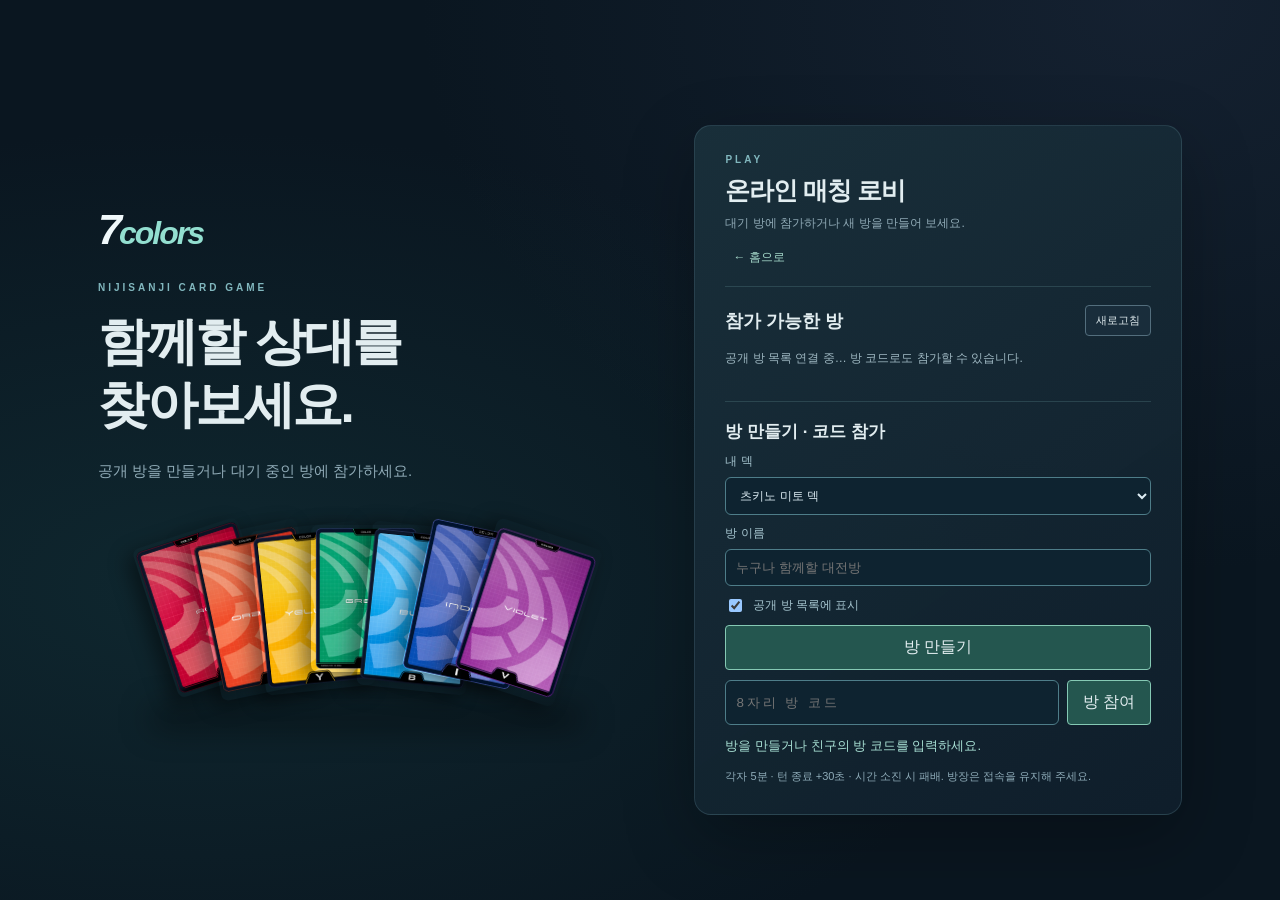
==== commit db6c93f6: "Clarify matching lobby labels and keep Korean headings readable" ====
--- a/lobby.html
+++ b/lobby.html
@@ -1,5 +1,5 @@
 <!doctype html>
-<html lang="ko"><head><meta charset="utf-8"><meta name="viewport" content="width=device-width,initial-scale=1"><title>7colors · 온라인 로비</title><link rel="stylesheet" href="style.css?v=action-ui-2"><link rel="stylesheet" href="online.css?v=online-2"></head><body data-route="matching" data-screen="lobby"><section id="lobby" class="lobby" aria-label="게임 로비"><div class="lobby-shell"><div class="lobby-intro"><a class="lobby-brand" href="./">7<span>colors</span></a><span class="lobby-kicker">NIJISANJI CARD GAME</span><h1>일곱 가지 색,<br>하나의 승리.</h1><p class="lobby-description">라이버와 함께 필드를 펼치고<br>컬러 콜로 무지개를 완성하세요.</p><div class="lobby-fan" aria-hidden="true"><img src="output/color-cards/color-R.png" alt="" style="--i:0"><img src="output/color-cards/color-O.png" alt="" style="--i:1"><img src="output/color-cards/color-Y.png" alt="" style="--i:2"><img src="output/color-cards/color-G.png" alt="" style="--i:3"><img src="output/color-cards/color-B.png" alt="" style="--i:4"><img src="output/color-cards/color-I.png" alt="" style="--i:5"><img src="output/color-cards/color-V.png" alt="" style="--i:6"></div><div class="lobby-caption"><span>50장 덱</span><span>7색 컬러</span><span>턴제 카드 배틀</span></div></div><div class="lobby-panel"><div class="lobby-panel-heading"><span class="lobby-kicker">PLAY</span><h2>대전 준비</h2><p>플레이할 모드를 선택하세요.</p></div><div class="lobby-modes" role="group" aria-label="대전 모드"><button type="button" data-mode="ai" aria-pressed="true"><strong>AI 대전</strong><span>중급 AI와 겨루기</span></button><button type="button" data-mode="local" aria-pressed="false"><strong>로컬 2인</strong><span>한 화면에서 함께 플레이</span></button></div><div class="lobby-deck-selectors"><label>내 덱<select id="lobby-deck-player"><option value="mito">츠키노 미토 덱</option><option value="kuzuha">쿠즈하 스타터</option><option value="sasaki">사사키 사쿠 덱</option><option value="kagami">카가미 하야토 덱</option></select></label><label>상대 덱<select id="lobby-deck-opponent"><option value="kuzuha">쿠즈하 스타터</option><option value="sasaki">사사키 사쿠 덱</option><option value="mito">츠키노 미토 덱</option><option value="kagami">카가미 하야토 덱</option></select></label></div><div class="lobby-deck"><img id="lobby-deck-image" src="output/cards/NJ-SD01/NJ-SD01-001.png" alt="츠키노 미토 덱"><div><span>준비된 덱</span><strong id="lobby-deck-name">츠키노 미토 덱</strong><p>메인 덱 50장 · 컬러 7장 · 채널 1장</p></div><button type="button" id="lobby-card-list" class="lobby-deck-ready">카드 목록</button></div><div class="lobby-dice-header"><h3>선후공 결정</h3><span>6면 주사위</span></div><div class="lobby-dice"><div class="dice-player"><span id="lobby-player-name">나</span><div id="die-player" class="lobby-die" data-value="0" role="img" aria-label="주사위 굴리기 전"><span class="die-placeholder">?</span><i class="die-pip" aria-hidden="true"></i><i class="die-pip" aria-hidden="true"></i><i class="die-pip" aria-hidden="true"></i><i class="die-pip" aria-hidden="true"></i><i class="die-pip" aria-hidden="true"></i><i class="die-pip" aria-hidden="true"></i><i class="die-pip" aria-hidden="true"></i><i class="die-pip" aria-hidden="true"></i><i class="die-pip" aria-hidden="true"></i></div><span id="order-player" class="dice-order">선후공 미정</span></div><span class="dice-versus">VS</span><div class="dice-player"><span id="lobby-opponent-name">중급 AI</span><div id="die-opponent" class="lobby-die" data-value="0" role="img" aria-label="주사위 굴리기 전"><span class="die-placeholder">?</span><i class="die-pip" aria-hidden="true"></i><i class="die-pip" aria-hidden="true"></i><i class="die-pip" aria-hidden="true"></i><i class="die-pip" aria-hidden="true"></i><i class="die-pip" aria-hidden="true"></i><i class="die-pip" aria-hidden="true"></i><i class="die-pip" aria-hidden="true"></i><i class="die-pip" aria-hidden="true"></i><i class="die-pip" aria-hidden="true"></i></div><span id="order-opponent" class="dice-order">선후공 미정</span></div></div><p id="lobby-roll-status" class="lobby-roll-status" role="status" aria-live="polite">주사위로 선후공을 정하세요.</p><p id="lobby-roll-hint" class="lobby-roll-hint">높은 숫자가 선공 · 같은 숫자면 다시 굴립니다.</p><div class="lobby-actions"><button type="button" id="lobby-roll" class="lobby-primary">다이스 굴리기</button><button type="button" id="lobby-start" class="lobby-primary lobby-start" hidden disabled>대전 시작 →</button></div></div></div></section>
+<html lang="ko"><head><meta charset="utf-8"><meta name="viewport" content="width=device-width,initial-scale=1"><title>7colors · 온라인 로비</title><link rel="stylesheet" href="style.css?v=action-ui-2"><link rel="stylesheet" href="online.css?v=online-3"></head><body data-route="matching" data-screen="lobby"><section id="lobby" class="lobby" aria-label="게임 로비"><div class="lobby-shell"><div class="lobby-intro"><a class="lobby-brand" href="./">7<span>colors</span></a><span class="lobby-kicker">NIJISANJI CARD GAME</span><h1>일곱 가지 색,<br>하나의 승리.</h1><p class="lobby-description">라이버와 함께 필드를 펼치고<br>컬러 콜로 무지개를 완성하세요.</p><div class="lobby-fan" aria-hidden="true"><img src="output/color-cards/color-R.png" alt="" style="--i:0"><img src="output/color-cards/color-O.png" alt="" style="--i:1"><img src="output/color-cards/color-Y.png" alt="" style="--i:2"><img src="output/color-cards/color-G.png" alt="" style="--i:3"><img src="output/color-cards/color-B.png" alt="" style="--i:4"><img src="output/color-cards/color-I.png" alt="" style="--i:5"><img src="output/color-cards/color-V.png" alt="" style="--i:6"></div><div class="lobby-caption"><span>50장 덱</span><span>7색 컬러</span><span>턴제 카드 배틀</span></div></div><div class="lobby-panel"><div class="lobby-panel-heading"><span class="lobby-kicker">PLAY</span><h2>대전 준비</h2><p>플레이할 모드를 선택하세요.</p></div><div class="lobby-modes" role="group" aria-label="대전 모드"><button type="button" data-mode="ai" aria-pressed="true"><strong>AI 대전</strong><span>중급 AI와 겨루기</span></button><button type="button" data-mode="local" aria-pressed="false"><strong>로컬 2인</strong><span>한 화면에서 함께 플레이</span></button></div><div class="lobby-deck-selectors"><label>내 덱<select id="lobby-deck-player"><option value="mito">츠키노 미토 덱</option><option value="kuzuha">쿠즈하 스타터</option><option value="sasaki">사사키 사쿠 덱</option><option value="kagami">카가미 하야토 덱</option></select></label><label>상대 덱<select id="lobby-deck-opponent"><option value="kuzuha">쿠즈하 스타터</option><option value="sasaki">사사키 사쿠 덱</option><option value="mito">츠키노 미토 덱</option><option value="kagami">카가미 하야토 덱</option></select></label></div><div class="lobby-deck"><img id="lobby-deck-image" src="output/cards/NJ-SD01/NJ-SD01-001.png" alt="츠키노 미토 덱"><div><span>준비된 덱</span><strong id="lobby-deck-name">츠키노 미토 덱</strong><p>메인 덱 50장 · 컬러 7장 · 채널 1장</p></div><button type="button" id="lobby-card-list" class="lobby-deck-ready">카드 목록</button></div><div class="lobby-dice-header"><h3>선후공 결정</h3><span>6면 주사위</span></div><div class="lobby-dice"><div class="dice-player"><span id="lobby-player-name">나</span><div id="die-player" class="lobby-die" data-value="0" role="img" aria-label="주사위 굴리기 전"><span class="die-placeholder">?</span><i class="die-pip" aria-hidden="true"></i><i class="die-pip" aria-hidden="true"></i><i class="die-pip" aria-hidden="true"></i><i class="die-pip" aria-hidden="true"></i><i class="die-pip" aria-hidden="true"></i><i class="die-pip" aria-hidden="true"></i><i class="die-pip" aria-hidden="true"></i><i class="die-pip" aria-hidden="true"></i><i class="die-pip" aria-hidden="true"></i></div><span id="order-player" class="dice-order">선후공 미정</span></div><span class="dice-versus">VS</span><div class="dice-player"><span id="lobby-opponent-name">중급 AI</span><div id="die-opponent" class="lobby-die" data-value="0" role="img" aria-label="주사위 굴리기 전"><span class="die-placeholder">?</span><i class="die-pip" aria-hidden="true"></i><i class="die-pip" aria-hidden="true"></i><i class="die-pip" aria-hidden="true"></i><i class="die-pip" aria-hidden="true"></i><i class="die-pip" aria-hidden="true"></i><i class="die-pip" aria-hidden="true"></i><i class="die-pip" aria-hidden="true"></i><i class="die-pip" aria-hidden="true"></i><i class="die-pip" aria-hidden="true"></i></div><span id="order-opponent" class="dice-order">선후공 미정</span></div></div><p id="lobby-roll-status" class="lobby-roll-status" role="status" aria-live="polite">주사위로 선후공을 정하세요.</p><p id="lobby-roll-hint" class="lobby-roll-hint">높은 숫자가 선공 · 같은 숫자면 다시 굴립니다.</p><div class="lobby-actions"><button type="button" id="lobby-roll" class="lobby-primary">다이스 굴리기</button><button type="button" id="lobby-start" class="lobby-primary lobby-start" hidden disabled>대전 시작 →</button></div></div></div></section>
 <dialog id="deck-catalog" class="deck-catalog"><div class="trash-dialog-heading"><h2 id="deck-catalog-title">카드 목록</h2><button type="button" id="deck-catalog-close">닫기</button></div><p>카드를 누르면 수치와 효과를 확인할 수 있습니다. 메인 덱 수량은 시뮬레이션으로 선정한 개선 구성입니다.</p><div id="deck-catalog-cards" class="deck-catalog-cards"></div></dialog><dialog id="deck-card-detail" class="deck-card-detail"><div class="trash-dialog-heading"><h2 id="deck-detail-title">카드 정보</h2><button type="button" id="deck-detail-close">닫기</button></div><img id="deck-detail-image" alt="카드 확대"><p id="deck-detail-text"></p></dialog><header inert aria-hidden="true"><a class="brand" href="./">7<span>colors</span></a><span class="match-label">로컬 대전</span><a class="matching-link" href="lobby.html">매칭 로비</a><div class="ai-controls"><span id="ai-status" aria-live="polite">내 턴 · 중급 AI</span><button id="ai-help" type="button" aria-pressed="false" aria-controls="ai-advice">AI 도움 OFF</button><button id="ai-pause" type="button">AI 일시정지</button><button id="ai-restart" type="button">로비</button></div><details class="game-menu"><summary>메뉴</summary><div class="menu-content"><h2>대전 설정</h2><p>로비에서 중급 AI 또는 로컬 2인 모드를 선택하세요. 선후공은 다이스로 정하며, 엔드에서 턴을 종료하면 상대에게 넘어갑니다.</p><p>필드 라이버는 최대 5장입니다. 동률 배틀은 방어자만 트래시로 보냅니다. 덱 소진 시 자기 니지 카드가 적은 쪽이 승리하며, 동수면 소진된 쪽이 패배합니다.</p><p>50장 시뮬레이션 개선 덱 · 카드 효과 자동 처리</p><p>카드를 드래그해 배치하고, 더블클릭해 확대합니다. 메인 페이즈에 필드로 내리면 레벨 비용을 선택합니다.</p><a href="docs/rules-update-ko.txt" download>현재 적용 규칙 보기 ↗</a><br><a href="docs/kuzuha-optimization-ko.md" download>쿠즈하 재최적화·승률 보기 ↗</a><br><a href="docs/kagami-hayato-deck-ko.md" download>카가미 덱 구성·최적화 결과 ↗</a><br><a href="docs/starter-optimization-ko.md" download>덱 개선 결과·승률 보기 ↗</a><br><a href="docs/deck-list-ko.txt" download>50장 덱 구성 보기 ↗</a><br><a href="docs/nijisanji-7colors-rules-ko.txt" download>규칙 요약 다운로드 ↗</a></div></details></header>
 <aside inert aria-hidden="true" id="card-inspector" class="card-inspector" aria-label="카드 정보"><div class="inspector-heading">카드 정보</div><section id="ai-advice" class="ai-advice" aria-label="AI 추천 행동" aria-live="polite" hidden></section><div id="card-inspector-content" class="inspector-content"><div class="inspector-empty"><span>7colors</span><p>카드를 가리키면<br>여기에서 정보를 확인할 수 있습니다.</p></div></div></aside>
 <main inert aria-hidden="true"><section class="player-board opponent-board" data-player="opponent" aria-label="상대의 플레이 영역">
@@ -28,4 +28,4 @@
  <div class="niji-area" data-ui="niji" aria-label="니지 에리어"></div><span class="niji-label">니지 에리어</span>
  </div></div><footer><span data-ui="phaseAction" class="phase-action" role="status"></span><div class="phase-track" aria-label="현재 페이즈"><button data-phase="0">스타트</button><button data-phase="1">메인</button><button data-phase="2">액션</button><button data-phase="3">세트</button><button data-phase="4">엔드</button></div><b data-ui="phaseLabel" class="sr-only"></b><button data-ui="skip" class="skip-phase">스킵 →</button><button data-ui="next" class="next-phase">다음 페이즈 →</button></footer>
  <section class="hand-panel" aria-label="나의 손패"><div class="hand-title">손패<span data-ui="handCount">0</span></div><div data-ui="hand" ></div><p data-ui="empty">패 없음</p></section></div>
- <dialog data-ui="trashDialog" class="trash-dialog" aria-label="트래시 전체 보기"><div class="trash-dialog-heading"><h2 data-ui="trashTitle">트래시</h2><button type="button" data-ui="closeTrash">닫기</button></div><p>최근 카드부터 표시합니다. 카드를 가리키면 정보를 확인할 수 있습니다.</p><div data-ui="trashCards" class="trash-cards"></div></dialog><dialog data-ui="viewer"><button data-ui="closeViewer" aria-label="닫기">×</button><img alt="카드 확대"></dialog><dialog data-ui="paymentDialog" aria-label="카드 비용 선택"><h2 data-ui="paymentTitle"></h2><p>트래시로 보낼 손패 또는 필드 캐릭터를 선택하세요. 내리는 카드 자체와 채널·세트·스테이지는 비용으로 선택할 수 없습니다.</p><div data-ui="paymentCards"></div><p data-ui="paymentCount" role="status" aria-live="polite"></p><div class="payment-actions"><button data-ui="cancelPayment">취소</button><button data-ui="confirmPayment" disabled>비용 지불 후 필드에 내리기</button></div></dialog></section></main><script src="kagami-cards.js?v=action-ui-2"></script><script src="sasaki-cards.js?v=action-ui-2"></script><script src="mito-cards.js?v=action-ui-2"></script><script src="card-levels.js?v=action-ui-2"></script><script src="deck-list.js?v=action-ui-2"></script><script src="rules.js"></script><script src="card-info.js?v=action-ui-2"></script><script src="card-effects.js?v=action-ui-2"></script><script src="action-phase.js?v=action-ui-2"></script><script src="app.js?v=action-ui-2"></script><script src="ai-strategy.js?v=action-ui-2"></script><script src="lobby.js?v=action-ui-2"></script><script src="ai-advisor.js?v=action-ui-2"></script><script src="ai-match.js?v=action-ui-2"></script><script src="card-tooltip.js?v=action-ui-2"></script><script src="vendor/peerjs-1.5.5.min.js"></script><script src="online-engine.js?v=online-2"></script><script src="online-room.js?v=online-2"></script><script src="public-lobby.js?v=online-2"></script><script src="online-client.js?v=online-2"></script></body></html>+ <dialog data-ui="trashDialog" class="trash-dialog" aria-label="트래시 전체 보기"><div class="trash-dialog-heading"><h2 data-ui="trashTitle">트래시</h2><button type="button" data-ui="closeTrash">닫기</button></div><p>최근 카드부터 표시합니다. 카드를 가리키면 정보를 확인할 수 있습니다.</p><div data-ui="trashCards" class="trash-cards"></div></dialog><dialog data-ui="viewer"><button data-ui="closeViewer" aria-label="닫기">×</button><img alt="카드 확대"></dialog><dialog data-ui="paymentDialog" aria-label="카드 비용 선택"><h2 data-ui="paymentTitle"></h2><p>트래시로 보낼 손패 또는 필드 캐릭터를 선택하세요. 내리는 카드 자체와 채널·세트·스테이지는 비용으로 선택할 수 없습니다.</p><div data-ui="paymentCards"></div><p data-ui="paymentCount" role="status" aria-live="polite"></p><div class="payment-actions"><button data-ui="cancelPayment">취소</button><button data-ui="confirmPayment" disabled>비용 지불 후 필드에 내리기</button></div></dialog></section></main><script src="kagami-cards.js?v=action-ui-2"></script><script src="sasaki-cards.js?v=action-ui-2"></script><script src="mito-cards.js?v=action-ui-2"></script><script src="card-levels.js?v=action-ui-2"></script><script src="deck-list.js?v=action-ui-2"></script><script src="rules.js"></script><script src="card-info.js?v=action-ui-2"></script><script src="card-effects.js?v=action-ui-2"></script><script src="action-phase.js?v=action-ui-2"></script><script src="app.js?v=action-ui-2"></script><script src="ai-strategy.js?v=action-ui-2"></script><script src="lobby.js?v=action-ui-2"></script><script src="ai-advisor.js?v=action-ui-2"></script><script src="ai-match.js?v=action-ui-2"></script><script src="card-tooltip.js?v=action-ui-2"></script><script src="vendor/peerjs-1.5.5.min.js"></script><script src="online-engine.js?v=online-3"></script><script src="online-room.js?v=online-3"></script><script src="public-lobby.js?v=online-3"></script><script src="online-client.js?v=online-3"></script></body></html>
--- a/online.css
+++ b/online.css
@@ -1,3 +1,5 @@
 .online-panel{display:grid;gap:12px;margin-top:20px;padding-top:18px;border-top:1px solid #567e8555}.online-panel[hidden],.online-invitation[hidden],.online-room-controls[hidden]{display:none}.online-panel h3{margin:0;font-size:20px}.online-panel label{display:grid;gap:7px;color:#a6c5cf;font-size:12px}.online-panel select,.online-panel input{width:100%;padding:10px;background:#0e2330;border:1px solid #4e7d89;color:#deedf4;border-radius:6px}.online-panel>button,.online-entry button,.online-room-controls button{padding:11px 15px;background:#24564f;border-color:#85c9b4}.online-entry{display:flex;gap:8px}.online-entry input{min-width:0;text-transform:uppercase;letter-spacing:3px}.online-entry button{white-space:nowrap}.online-status{margin:0;color:#a8e0d4;font-size:13px;line-height:1.7}.online-panel small{color:#8eabb8;line-height:1.7;font-size:11px}.online-invitation{display:flex;align-items:center;justify-content:space-between;gap:12px;padding:12px;border:1px dashed #76bda9;border-radius:8px}.online-invitation strong{font-size:24px;letter-spacing:3px}.online-invitation button{padding:8px;font-size:12px}.online-room-controls{display:flex;gap:7px;flex-wrap:wrap}.online-selected .lobby-deck-selectors,.online-selected .lobby-deck,.online-selected .lobby-dice-header,.online-selected .lobby-dice,.online-selected #lobby-roll-status,.online-selected #lobby-roll-hint,.online-selected .lobby-actions{display:none}.lobby-modes .online-mode{min-width:0;font-weight:bold}.online-match #ai-help,.online-match #ai-pause,.online-match #ai-advice,.online-match .board-menu,.online-match .main-effect-button[hidden]{display:none}.online-selected-unit{outline:3px solid #9ae2c5;outline-offset:4px}.online-notice{position:fixed;bottom:15px;left:50%;transform:translateX(-50%);max-width:90vw;background:#173847f5;border:1px solid #73b9bd;border-radius:8px;padding:12px 18px;z-index:950;font-size:13px}.online-notice[hidden]{display:none}.online-decision .color-card{height:100px;width:140px}.online-decision .effect-choices>button{font-size:12px}.online-decision .attack-context strong{font-size:20px}.online-match .field-cards img{cursor:pointer}.online-match #online-unit-actions{z-index:800}
 @media(max-width:760px){.lobby-modes{flex-wrap:wrap}.online-panel h3{font-size:17px}.online-invitation strong{font-size:20px;letter-spacing:2px}}
 .online-clock{display:none}.online-match .online-clock{display:inline-flex;margin-left:auto;align-items:center;justify-content:center;min-width:86px;padding:7px 12px;background:#102532;border:1px solid #48636e;border-radius:7px;color:#adc4ce;font:700 22px/1 ui-monospace,monospace;font-variant-numeric:tabular-nums}.online-match .online-clock.running{color:#a7f7d3;border-color:#6ed4a6;box-shadow:0 0 15px #40be8f22}.online-match .online-clock.urgent{color:#ffb6b6;border-color:#f37e7e}.matching-link,.matching-home{color:#a5d8ca;font-size:12px;text-decoration:none;padding:8px}.public-rooms{margin-top:20px;border-top:1px solid #567e8555;padding-top:18px}.public-rooms[hidden],.public-toggle[hidden],.online-panel label[hidden]{display:none}.public-rooms-heading{display:flex;align-items:center;justify-content:space-between;gap:12px}.public-rooms h3{font-size:18px;margin:0}.public-rooms-heading button{padding:7px 10px;font-size:11px}.public-status{font-size:12px;color:#9eb7c1;line-height:1.7}.public-room-list{display:grid;gap:8px;max-height:235px;overflow:auto}.public-room-row{display:flex;gap:12px;align-items:center;justify-content:space-between;padding:12px;background:#102833;border:1px solid #315361;border-radius:8px}.public-room-row strong{display:block;font-size:14px;overflow-wrap:anywhere}.public-room-row small{display:block;margin-top:6px;color:#95b2bf;font-size:11px}.public-room-row button{white-space:nowrap;padding:9px 15px}.online-panel .public-toggle{display:flex;align-items:center;gap:8px}.public-toggle input{width:auto}.matching-lobby .lobby-modes{display:none}.matching-lobby .lobby-panel{padding-top:28px;padding-bottom:28px}.matching-lobby .lobby-intro h1{font-size:clamp(30px,4vw,52px);max-width:420px}.matching-lobby .lobby-caption{display:none}.matching-lobby .online-panel{gap:10px}.matching-lobby .online-panel h3{font-size:17px}.matching-lobby .lobby-shell{margin-block:20px}.matching-lobby .lobby-description{max-width:330px}
+
+.matching-lobby h1,.matching-lobby .lobby-description{word-break:keep-all;overflow-wrap:normal}
